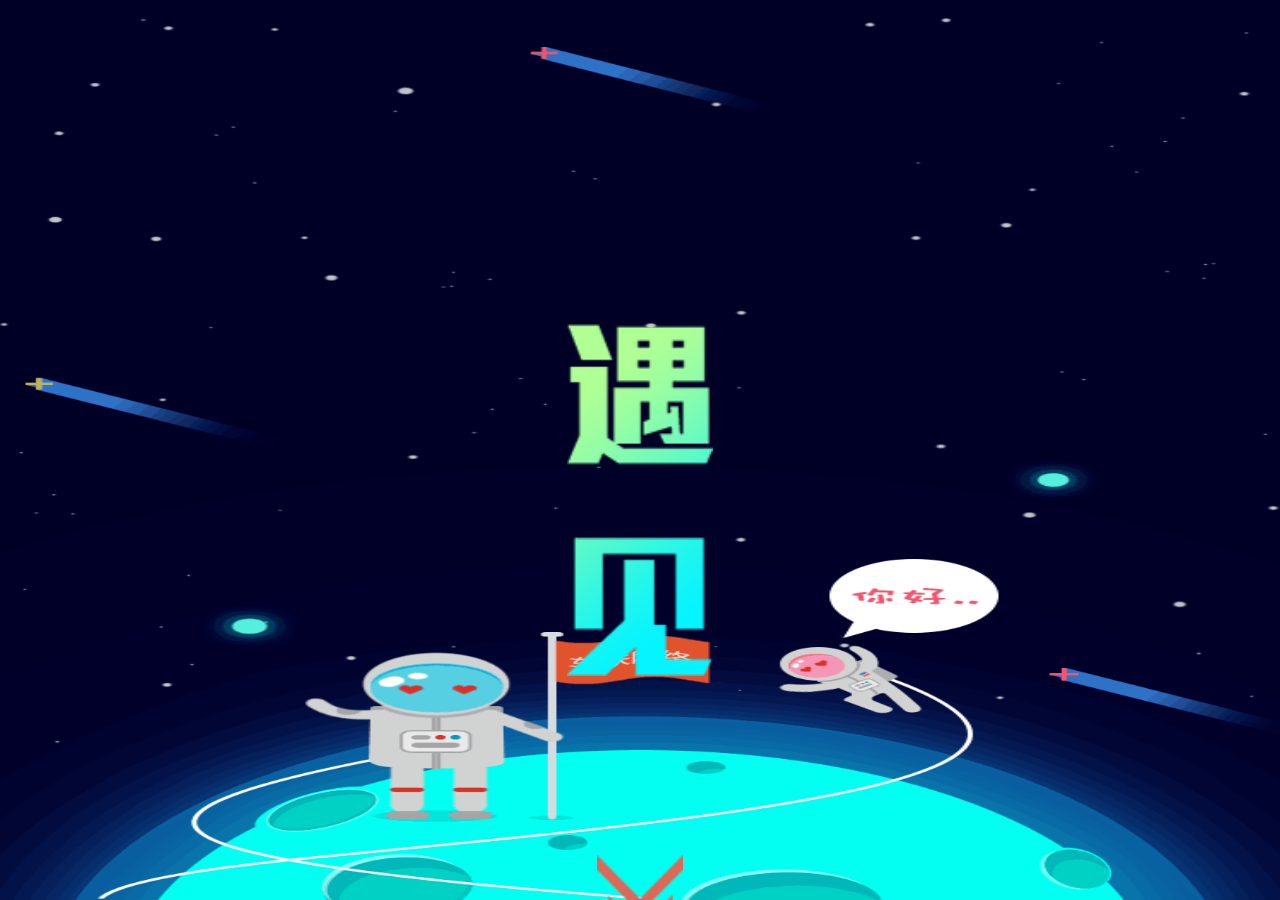
==== index.html @ 15495d89 "first commit" ====
<!DOCTYPE html>
<html>
	<head>
		<meta charset="UTF-8">
		<meta content="width=device-width, initial-scale=1.0, minimum-scale=1.0, maximum-scale=1.0,user-scalable=no" name="viewport" id="viewport" />
		<title>遇·见</title>
		<script>
			(function(win,doc){
		        win.onload=win.onresize=function(){
		            doc.documentElement.style.fontSize = 20 * doc.documentElement.clientWidth/375 + 'px';
		        };
			})(window,document);
		</script>
		<link rel="stylesheet" type="text/css" href="css/public.css">
		<script src="js/jquery-1.12.3.min.js"></script>
		<script type="text/javascript">
		</script>
		<style type="text/css">
		.slider_screen_wrap{width: 100%;height: 100%;position: relative; overflow: hidden;}
		.slider_screen_con{width: 100%;height: 500%;position: absolute;left: 0;top: 0;}
		.slider_page{width: 100%;height: 20%;background: url('images/bg.jpg') no-repeat;background-size: 100% 100%;position: relative;}
		/*封面图----“遇见”*/
		@keyframes first_font_move{
			from{width: 1.6rem;height: 3.8328rem;position: absolute;top: 4.75rem;left: 50%;margin-left: -0.8rem;opacity: 0;}
			to{width: 2.15rem; height: 5.15rem;position: absolute;top: 4.75rem;left: 50%;margin-left: -1.075rem;opacity: 1;}
		}
		@-webkit-keyframes first_font_move{
			from{width: 1.6rem;height: 3.8328rem;position: absolute;top: 4.75rem;left: 50%;margin-left: -0.8rem;opacity: 0;}
			to{width: 2.15rem; height: 5.15rem;position: absolute;top: 4.75rem;left: 50%;margin-left: -1.075rem;opacity: 1;}
		}
		.first_font_show{width: 2.15rem; height: 5.15rem;position: absolute;top: 4.75rem;left: 50%;margin-left: -1.075rem;animation:first_font_move 1s ease-in-out; -webkit-animation:first_font_move 1s ease-in-out;z-index: 11;}
		/*封面图----遇见旁边的上引号*/
		.first_quto_up{width: 0.9rem;height: 1.65rem;position: absolute;left: 7.15rem;top: 3.825rem;transition: opacity 2s;-moz-transition: opacity 2s;-webkit-transition: opacity 2s;-o-transition: opacity 2s;opacity: 0;z-index: 11;}
		.first_quto_up_hov{opacity: 1;}
		/*封面图----小人*/
		@keyframes first_person_move{
			from{opacity: 0;}
			to{opacity: 1;}
		}
		@-webkit-keyframes first_person_move{
			from{opacity: 0;}
			to{opacity: 1;}
		}
		.first_person{ position: absolute; top: 0; left: 0; width: 100%; height: 100%;opacity: 1;animation: first_person_move 2s ease-in-out;-webkit-animation: first_person_move 2s ease-in-out;z-index: 10;}
		/*封面图----标语*/
		.first_slogan{color: #fff;font-size: 0.75rem;text-align: center;z-index: 11;}
		.first_slogan div{padding: 0.375rem 0;width: 90%;margin: 0 auto;z-index: 11;}
		.first_slogan_year{color: #ea715e;font-weight: bold;font-size: 1rem;}
		.first_slogan .first_line{position: absolute;left: 5%;top: 20rem;opacity:0;transition:all 2s ease-in-out 1s;-moz-transition: all 2s ease-in-out 1s;-webkit-transition: all 2s ease-in-out 1s;-o-transition:all 2s ease-in-out 1s;}
		.first_slogan .second_line{position: absolute;left: 5%;top: 21rem;opacity:0;transition:all 2s ease-in-out 2s;-moz-transition: all 2s ease-in-out 2s;-webkit-transition: all 2s ease-in-out 2s;-o-transition:all 2s ease-in-out 2s;}
		.first_slogan .third_line{position: absolute;left: 5%;top: 22rem;opacity:0;transition:all 2s ease-in-out 3s;-moz-transition: all 2s ease-in-out 3s;-webkit-transition: all 2s ease-in-out 3s;-o-transition:all 2s ease-in-out 3s;}
		.first_slogan .first_line_hov{top:11.95rem;opacity: 1;}
		.first_slogan .second_line_hov{top:13.35rem;opacity: 1;}
		.first_slogan .third_line_hov{top:14.4rem;opacity: 1;}
		/*封面图----向下箭头*/
		@keyframes down_arr_move{
			from{ top: 94%; }
			to{ top: 95%; }
		}
		@-webkit-keyframes down_arr_move{
			from{ top: 94%; }
			to{ top: 95%; }
		}
		.down_arr{width: 1.25rem; height: 1.225rem; position: absolute; top: 95%; left: 50%; margin-left: -0.625rem;animation:down_arr_move 1s linear 0s infinite alternate;-webkit-animation: down_arr_move 1s linear 0s infinite alternate;z-index: 11;}
		/*第二页----“我们的相识”/第三页----“我们的相知”*/
		.second_font_show,.third_font_show,.four_font_show{width: 1.775rem; height: 0.85rem;position: absolute;left: 1.75rem; top:3.05rem; z-index: 11; opacity: 0; transition:all 2s ease-in-out;-moz-transition:all 2s ease-in-out;-webkit-transition:all 2s ease-in-out;-o-transition:all 2s ease-in-out;}
		.second_font_show_hov,.third_font_show_hov,.four_font_show_hov{width: 9.775rem; height: 1.85rem;opacity: 1;}
		/*第二页----小人/第三页----小人*/
		.second_person,.third_person,.four_person{ position: absolute; top: 0; left: 0; width: 100%; height: 100%;opacity: 0;z-index: 10;transition:opacity 2s ease-in-out;-moz-transition:opacity 2s ease-in-out;-webkit-transition:opacity 2s ease-in-out;-o-transition:opacity 2s ease-in-out;}
		.second_person_hov,.third_person_hov,.four_person_hov{opacity: 1;}
		/*第二页----我们的相识下面的红线/第三页----我们的相知下面的红线/第四页----我们的秘密下面的红线*/
		.second_red_line,.third_red_line,.four_red_line{width: 0;height: 1px;background: #ea715e;position: absolute;left: 1.75rem; top:5.25rem; z-index: 11;transition:width 1s linear 2s;-moz-transition:width 1s linear 2s;-webkit-transition:width 1s linear 2s;-o-transition:width 1s linear 2s;}
		.second_red_line_hov,.third_red_line_hov,.four_red_line_hov{width: 9.775rem;}
		/*第二页----“我们的相识”旁边的下引号/第三页----“我们的相知”旁边的下引号*/
		.second_quto_down,.third_quto_down,.four_quto_down{width: 0.85rem; height: 1.625rem; position: absolute; left: 11.75rem; top: 2.925rem; z-index: 11;opacity: 0;transition:opacity 2s ease-in-out 2s;-moz-transition:opacity 2s ease-in-out 2s;-webkit-transition:opacity 2s ease-in-out 2s;-o-transition:opacity 2s ease-in-out 2s;}
		.second_quto_down_hov,.third_quto_down_hov,.four_quto_down_hov{opacity: 1;}
		/*第二页----与万千人中，与你相识  是命中注定的缘分/第三页----信任让彼此的生活紧紧交织在一起  可靠而安心/第四页----相识、熟悉、牵挂、思念，我们懂得珍惜每一次的遇见*/
		.second_yuanfen,.third_xinren,.four_shuxi{ width: 7.4rem; height: 1.7rem; position: absolute; left: 1.75rem; top: 5.9rem; z-index: 11;opacity: 0;transition:opacity 2s ease-in-out 3s;-moz-transition:opacity 2s ease-in-out 3s;-webkit-transition:opacity 2s ease-in-out 3s;-o-transition:opacity 2s ease-in-out 3s;}
		.third_xinren{width: 10.175rem;}
		.second_yuanfen_hov,.third_xinren_hov,.four_shuxi_hov{opacity: 1;}
		/*第二页----标语/第三页----标语*/
		.second_slogan,.third_slogan{font-size: 0.7rem; color: #fff;}
		.second_slogan .first_line,.third_slogan .first_line{width:15.5rem; position: absolute; top: 14rem; left: 1.73rem; z-index: 11; padding: 0.4rem 0; opacity: 0;transition:all 2s ease-in-out 3s;-moz-transition:all 2s ease-in-out 3s;-webkit-transition:all 2s ease-in-out 3s;-o-transition:all 2s ease-in-out 3s;}
		.third_slogan .first_line{line-height: 1.5rem;}
		.second_slogan .second_line,.third_slogan .second_line{width:15.5rem; position: absolute; top: 18rem; left: 1.73rem; z-index: 11; padding: 0.4rem 0;opacity: 0;line-height: 1.5rem;transition:all 2s ease-in-out 4s;-moz-transition:all 2s ease-in-out 4s;-webkit-transition:all 2s ease-in-out 4s;-o-transition:all 2s ease-in-out 4s;}
		.second_slogan .third_line{width:15.5rem; position: absolute; top: 22rem; left: 1.73rem; z-index: 11; padding: 0.4rem 0;opacity: 0;transition:all 2s ease-in-out 5s;-moz-transition:all 2s ease-in-out 5s;-webkit-transition:all 2s ease-in-out 5s;-o-transition:all 2s ease-in-out 5s;}
		.second_slogan .first_line_hov,.third_slogan .first_line_hov{top: 10.1rem; opacity: 1;}
		.second_slogan .second_line_hov{top: 11.65rem; opacity: 1;}
		.second_slogan .third_line_hov{top: 14.75rem; opacity: 1;}
		.third_slogan .second_line_hov{top: 13.45rem; opacity: 1;}
		/*红色的字体*/
		.bold_red_font{font-weight: bold; color: #ea715e;}
		/*蓝色的字体*/
		.bold_blue_font{font-weight: bold; color: #02fff1;font-size: 1.1rem;}
		</style>
	</head>
	<body>
		<div class="slider_screen_wrap">
			<div class="slider_screen_con">
				<!--封面-->
				<div id="first_page" class="slider_page">
					<!--遇见-->
					<div class="first_font_show">
						<img src="images/yujian.png" width="100%" height="100%">
					</div>
					<!--引号-->
					<div class="first_quto_up">
						<img src="images/quto_up.png" width="100%" height="100%">
					</div>
					<!--小人-->
					<div class="first_person">
						<img src="images/first_person.gif" width="100%" height="100%">
					</div>
					<!--标语-->
					<div class="first_slogan">
						<div class="first_line">被关爱着，是一种力量</div>
						<div class="second_line">让你有勇气扬帆起航</div>
						<div class="third_line"><span class="first_slogan_year">2017</span>年，车联陪你携手同行！</div>
					</div>
					<!--箭头-->
					<div class="down_arr">
						<img src="images/down_arrow.png" width="100%" height="100%">
					</div>
				</div>
				<!--第二页-我们的相识-->
				<div id="second_page" class="slider_page">
					<!--我们的相识-->
					<div class="second_font_show">
						<img src="images/xiangshi.png" width="100%" height="100%">
					</div>
					<!--我们的相识下面的红线-->
					<div class="second_red_line"></div>
					<!--下引号-->
					<div class="second_quto_down">
						<img src="images/quto_down.png" width="100%" height="100%">
					</div>
					<!--与万千人中，与你相识  是命中注定的缘分-->
					<div class="second_yuanfen">
						<img src="images/second_yuanfen.png" width="100%" height="100%">
					</div>
					<!--标语-->
					<div class="second_slogan">
						<div class="first_line"><span class="bold_red_font">2016年6月1日</span>一个蓦然回首你我<span class="bold_blue_font">相遇</span>茫茫人海</div>
						<div class="second_line"><span class="bold_red_font">2016年6月2日</span>的<span class="bold_blue_font">第一笔交易</span>，那是我们第一次约会，我们牵起对方的手决定再也不放开</div>
						<div class="third_line">在<span class="bold_red_font">2016</span>年接近尾声时我们迎来了第<span class="bold_font">0</span>次<span class="bold_blue_font">约会</span></div>
					</div>
					<!--小人-->
					<div class="second_person">
						<img src="images/second_person.gif" width="100%" height="100%">
					</div>
					<!--箭头-->
					<div class="down_arr">
						<img src="images/down_arrow.png" width="100%" height="100%">
					</div>
				</div>
				<!--第三页-我们的相知-->
				<div id="third_page" class="slider_page">
					<!--我们的相知-->
					<div class="third_font_show">
						<img src="images/xiangzhi.png" width="100%" height="100%">
					</div>
					<!--我们的相知下面的红线-->
					<div class="third_red_line"></div>
					<!--下引号-->
					<div class="third_quto_down">
						<img src="images/quto_down.png" width="100%" height="100%">
					</div>
					<!--任让彼此的生活紧紧交织在一起  可靠而安心-->
					<div class="third_xinren">
						<img src="images/third_xinren.png" width="100%" height="100%">
					</div>
					<!--标语-->
					<div class="third_slogan">
						<div class="first_line">我们一起参加过<span class="bold_blue_font">车联力量、为你加油；你加油我送券</span></div>
						<div class="second_line">共获得了<span class="bold_red_font">1000</span>元最佳拍档优惠奖励</div>
					</div>
					<!--小人-->
					<div class="third_person">
						<img src="images/third_person.gif" width="100%" height="100%">
					</div>
					<!--箭头-->
					<div class="down_arr">
						<img src="images/down_arrow.png" width="100%" height="100%">
					</div>
				</div>
				<!--第四页-我们的秘密-->
				<div id="four_page" class="slider_page">
					<!--我们的秘密-->
					<div class="four_font_show">
						<img src="images/mimi.png" width="100%" height="100%">
					</div>
					<!--我们的秘密下面的红线-->
					<div class="four_red_line"></div>
					<!--下引号-->
					<div class="four_quto_down">
						<img src="images/quto_down.png" width="100%" height="100%">
					</div>
					<!--相识、熟悉、牵挂、思念，我们懂得珍惜每一次的遇见-->
					<div class="four_shuxi">
						<img src="images/four_shuxi.png" width="100%" height="100%">
					</div>
					<!--标语-->
					<div class="third_slogan">
						<div class="first_line">我们一起参加过<span class="bold_blue_font">车联力量、为你加油；你加油我送券</span></div>
						<div class="second_line">共获得了<span class="bold_red_font">1000</span>元最佳拍档优惠奖励</div>
					</div>
					<!--小人-->
					<div class="four_person">
						<img src="images/four_person.gif" width="100%" height="100%">
					</div>
					<!--箭头-->
					<div class="down_arr">
						<img src="images/down_arrow.png" width="100%" height="100%">
					</div>
				</div>
				<!--第五页-未来-->
				<div id="five_page" class="slider_page">
				</div>
			</div>
		</div>
	</body>
	<script type="text/javascript">
		var moveDom = document.getElementsByClassName('slider_screen_con')[0];//滑动的dom元素
		slideShowEvent(moveDom);
		//滑动事件
		function slideShowEvent(moveDom){
			var startPointY = 0,//开始坐标相对于浏览器页面（客户区）的垂直距离
				endPointY = 0,//结束坐标相对于浏览器页面（客户区）的垂直距离
				startPointTop = 0;//开始坐标父元素的top值
			moveDom.addEventListener('touchstart',function(e){
				e.preventDefault();
				startPointY = e.changedTouches[0].clientY;
				startPointTop = Math.abs($('.slider_screen_con').offset().top);
			},false);
			moveDom.addEventListener('touchend',function(e){
				e.stopPropagation();
				endPointY = e.changedTouches[0].clientY;//结束坐标
				var targetDom = $('#'+e.target.id);
				if(!$(e.target).hasClass('slider_page')){
					targetDom = $(e.target).parents('.slider_page');
				}
				var targetIndex = targetDom.index(),//当前触点的索引
					moveDistance = 0;//移动的距离
				if(startPointY - endPointY > 0){//向上滑
					if(startPointY - endPointY > $('body').height()/3){//滑动的距离达到整个body的四分之一时，滑到下一页
						if(targetIndex + 1 == $('.slider_screen_con').children().length){
							targetIndex = targetIndex - 1;
						}
						moveDistance = (targetIndex+1) * $('.slider_screen_wrap').height();
						everyPageAnimation(targetDom,'up');
					}else{
						moveDistance = targetIndex * $('.slider_screen_wrap').height();
					}
					$('.slider_screen_con').css('top','-'+moveDistance+'px');
				}else{//向下滑
					if(endPointY - startPointY > $('body').height()/3){
						if(targetIndex == 0){
							targetIndex = 1;
						}
						moveDistance = (targetIndex-1) * $('.slider_screen_wrap').height();
						everyPageAnimation(targetDom,'down');
					}else{
						moveDistance = targetIndex * $('.slider_screen_wrap').height();
					}
					$('.slider_screen_con').css('top','-'+moveDistance+'px');
				}
			},false);
			moveDom.addEventListener('touchmove',function(e){
				//touchmove移动的距离=当前触点相对于浏览器的垂直距离-开始触点相对于浏览器的垂直距离-开始触点父元素的top值
				var timeMoveDistance = (e.changedTouches[0].clientY - startPointY - startPointTop) + 'px';
				document.getElementsByClassName('slider_screen_con')[0].style.top = timeMoveDistance;
			},false);
		}
		//"遇见"动画结束后
		function firstFontMoveEnd(){
			$('.first_quto_up').addClass('first_quto_up_hov');
			$('.first_slogan .first_line').addClass('first_line_hov');//标语动画
			$('.first_slogan .second_line').addClass('second_line_hov');//标语动画
			$('.first_slogan .third_line').addClass('third_line_hov');//标语动画
		}
		document.getElementsByClassName('first_font_show')[0].addEventListener('animationend',firstFontMoveEnd,false);
		document.getElementsByClassName('first_font_show')[0].addEventListener('webkitAnimationEnd',firstFontMoveEnd,false);
		//何时触发每一页的动画
		function everyPageAnimation(targetDom,type){
			var targetDomId = targetDom.attr('id');
			if(type == 'up'){//向上滑
				if(targetDomId == 'first_page'){//需加载第二页的动画特效
					secondPageAnimation();
				}else if(targetDomId == 'second_page'){//需加载第三页的动画特效
					thirdPageAnimation();
				}else if(targetDomId == 'third_page'){//需加载第四页的动画特效
					fourPageAnimation();
				}else if(targetDomId == 'four_page'){//需加载第五页的动画特效

				}
			}else if(type == 'down'){//向下滑
				if(targetDomId == 'second_page'){//需加载第一页的动画特效

				}else if(targetDomId == 'third_page'){//需加载第二页的动画特效
					secondPageAnimation();
				}else if(targetDomId == 'four_page'){//需加载第三页的动画特效
					thirdPageAnimation();
				}else if(targetDomId == 'five_page'){//需加载第四页的动画特效
					fourPageAnimation();
				}
			}
		}
		//第二页动画效果
		function secondPageAnimation(){
			$('#second_page .second_font_show').addClass('second_font_show_hov');
			$('#second_page .second_person').addClass('second_person_hov');
			$('#second_page .second_red_line').addClass('second_red_line_hov');
			$('#second_page .second_quto_down').addClass('second_quto_down_hov');
			$('#second_page .second_yuanfen').addClass('second_yuanfen_hov');
			$('#second_page .first_line').addClass('first_line_hov');
			$('#second_page .second_line').addClass('second_line_hov');
			$('#second_page .third_line').addClass('third_line_hov');
		}
		//第三页动画效果
		function thirdPageAnimation(){
			$('#third_page .third_font_show').addClass('third_font_show_hov');
			$('#third_page .third_xinren').addClass('third_xinren_hov');
			$('#third_page .third_red_line').addClass('third_red_line_hov');
			$('#third_page .third_quto_down').addClass('third_quto_down_hov');
			$('#third_page .third_person').addClass('third_person_hov');
			$('#third_page .first_line').addClass('first_line_hov');
			$('#third_page .second_line').addClass('second_line_hov');
		}
		//第四页动画效果
		function fourPageAnimation(){
			$('#four_page .four_font_show').addClass('four_font_show_hov');
			$('#four_page .four_shuxi').addClass('four_shuxi_hov');
			$('#four_page .four_red_line').addClass('four_red_line_hov');
			$('#four_page .four_quto_down').addClass('four_quto_down_hov');
			$('#four_page .four_person').addClass('four_person_hov');
			$('#four_page .first_line').addClass('first_line_hov');
			$('#four_page .second_line').addClass('second_line_hov');
		}
		//第五页动画效果
		function fivePageAnimation(){

		}
	</script>
</html>
---- css/public.css ----
/* 禁用iPhone中Safari的字号自动调整 */
html {
    -webkit-text-size-adjust: 100%;
    -ms-text-size-adjust: 100%;
}
/* 图片自适应 */
img {
    vertical-align: middle;
    border: none;
}
/*清除默认样式*/
body, div, dl, dt, dd, ul, ol, li, h1, h2, h3, h4, h5, h6, pre, code, form, iframe, fieldset, legend, input, button, textarea, p, blockquote, th, td, a, i, del, span{
    margin: 0;
    padding: 0;
    font-family:"微软雅黑";
    word-break: break-all;
    box-sizing: border-box;
    -webkit-tap-highlight-color: transparent;/* 取消高亮 */
   -webkit-focus-ring-color: rgba(0, 0, 0, 0);
}
:focus, :hover, :active{
    -webkit-tap-highlight-color:rgba(0,0,0,0);
}
/* 设置HTML5元素为块 */
article, aside, details, figcaption, figure, footer, header, hgroup, menu, nav, section,{
    display: block;
}
::-webkit-inner-spin-button {
     -webkit-appearance: none;
}
table {
    border-collapse: collapse;
    border-spacing: 0;
    font-size: inherit;
}
fieldset, img {
    border: 0 none;
}
address, caption, cite, code, dfn, em, strong, th, var, i {
    font-style: normal;
    font-weight: normal;
}
li {
    list-style: none outside none;
}
h1, h2, h3, h4, h5, h6 {
    font-size: 100%;
    font-weight: normal;
}
abbr, acronym {
    border: 0 none;
    font-variant: normal;
}
sup {
    vertical-align: text-top;
}
sub {
    vertical-align: text-bottom;
}
pre, code, kbd, samp, tt {
    font-family: monospace;
    line-height: 100%;
}
input, textarea, button {
    font-family: inherit;
    font-size: inherit;
    font-weight: inherit;
    font-size: 100%;
    border: none; 
    border-radius: 0;
    background: none;
    outline: none;
    resize: none;
}
/*textarea::-webkit-scrollbar {width: 0;}*/   
textarea{word-break: break-all;}
/* 去除iPhone中默认的input样式  清除苹果浏览器的圆角表单*/
input, 
input[type="submit"],
input[type="reset"],
input[type="button"],
input[type="number"];
a, a:visited{
    text-decoration: none;
    cursor:pointer;
    outline: none;
}
a:hover, a:focus {
    text-decoration: none;
}
a:link {
    text-decoration: none;
}       /* 未访问的链接 */
a:visited {
    text-decoration: none;
}   /* 已访问的链接 */
a:hover {
    text-decoration: none;
}   /* 鼠标移动到链接上 */
a:active {
    text-decoration: none;
}   /* 选定的链接 */
q:before, q:after {
    content: "";
}
/*设置body样式*/
html,body{
    width: 100%;
    height: 100%;
    /*overflow-y: hidden;*/
}
body {
    font: 12px/1.231 '微软雅黑';
    color: #333;
}
/* 清除浮动 */
.fixedClear:after{
    content: '';
    display: block;
    height: 0;
    overflow: hidden;
    clear: both;
}
iframe{
    border: none;
}
/* 隐藏“提交工单”class */
.submit-work-display{display: none;}
/* 字体大小 */
.fs12{font-size: 12px;}
.fs13{font-size: 13px;}
.fs15{font-size: 15px;}
.fs16{font-size: 16px;}
.fl{ float: left;}
.fr{ float: right;}
/* 字体颜色 */
.c333{color: #333;}
.c666{color: #666;}
.c999{color: #999;}
.c-blue{color: #028fd6;}
.c-orange{color: #ff5000;}
.c-white{color: #fff;}
.c-red{color: #f00;}
/* text-align对齐 */
.ta-l{ text-align: left;}
.ta-r{ text-align: right;}
.ta-c{ text-align: center;}
/* vertical对齐 */
.v-top { vertical-align: top; }
.v-middle { vertical-align: middle; }
.v-bottom { vertical-align: bottom; }
/* 内边距 */
.pad10{ padding: 10px; }
.pad-t10{ padding-top: 10px; }
.pad-t20{ padding-top: 20px; }
.pad-r5{ padding-right: 5px; }
.pad-r8{ padding-right: 8px; }
.pad-l5{ padding-left: 5px; }
.pad-l8{ padding-left: 8px; }
.pad-l20{padding-left: 20px;}
.pad-b10 { padding-top: 10px; }
/*外边距*/
.mar-l10{margin-left: 10px;}
/* 行高 */
.l18 { line-height: 18px; }
.l20 { line-height: 20px; }
.l22 { line-height: 22px; }
.l24 { line-height: 24px; }
.l30 { line-height: 30px; }
.l40 { line-height: 40px; }
.l48 { line-height: 48px; }
.l50 { line-height: 50px; }
.lnormal{ line-height: normal; }
/* 宽度 */
.w100 { width: 100%; }
.w94 { width: 94%; }
.w90 { width: 90%; }
.w85 { width: 85% !important; }
.w50 { width: 50%; float: left; }
.w33.33 { width: 33.33%; float: left; }
.w25 { width: 25%; float: left; }
/* 高度 */
.h48{ height: 48px;}
.h-auto{ height: auto;}
/* 定位 */
.pos-r{ position: relative; }
.pos-a{ position: absolute; }
.pos-f{ position: fixed; }
/*滚动条*/
.o-f-auto{overflow:auto;}
.o-f-hidden{overflow: hidden;}
.o-f-x-auto{overflow-x: auto; overflow-y:hidden;}
.o-f-y-auto{overflow-y: auto; overflow-x:hidden;}
.o-f-x-hidden{overflow-x: hidden;}

/* 边框 */
.bor{ border: 1px solid #e6e6e6; }
.bor-t{ border-top: 1px solid #e6e6e6; }
.bor-r{ border-right: 1px solid #e6e6e6; }
.bor-b{ border-bottom: 1px solid #e6e6e6; }
.bor-l{ border-left: 1px solid #e6e6e6; }
.bor-no{ border:0 none; }
/* display */
.dis-bk{ display:block; }
.dis-i-bk{display: inline-block;}
.dis-none{ display: none; }
/* 背景 */
.bg-none{ background: none;}
.bg-white{ background: #fff;}
.bg-orange{ background: #ec3d00;}
.bg-gray{ background: #eee; }
/* text-decoration */
.txt-de{ text-decoration: line-through; color: #999; }
/* 其他类 */
.cur-point{cursor: pointer;}
.nowrap { white-space: nowrap; }
.underline { text-decoration: underline; }
.ununderline { text-decoration: none; }
.tableFixed { table-layout: fixed; }
.ellipsis { text-overflow: ellipsis; white-space: nowrap; overflow: hidden; }
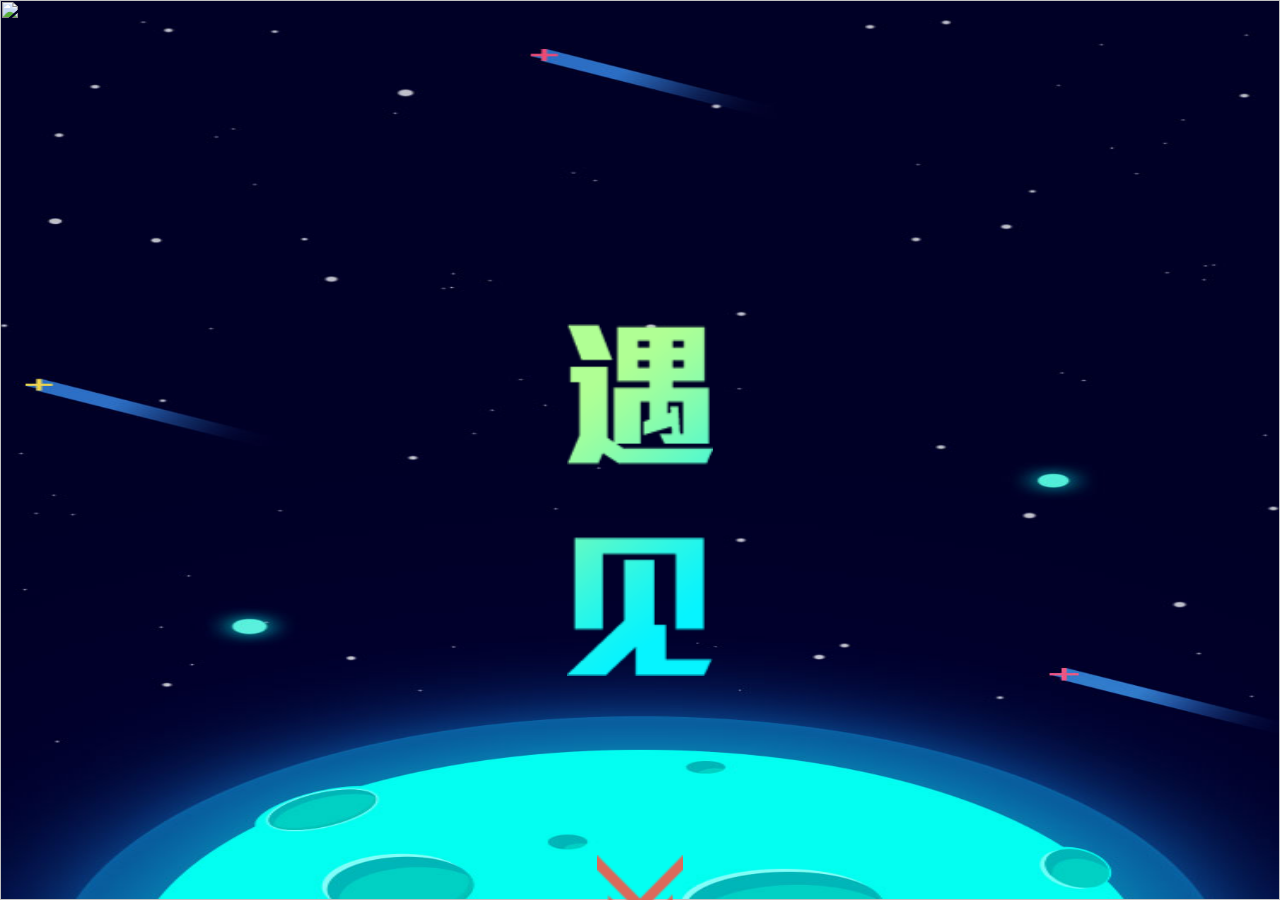
==== commit cadb882a: "ceshi" ====
--- a/index.html
+++ b/index.html
@@ -3,7 +3,7 @@
 	<head>
 		<meta charset="UTF-8">
 		<meta content="width=device-width, initial-scale=1.0, minimum-scale=1.0, maximum-scale=1.0,user-scalable=no" name="viewport" id="viewport" />
-		<title>遇·见</title>
+		<title>遇见</title>
 		<script>
 			(function(win,doc){
 		        win.onload=win.onresize=function(){
